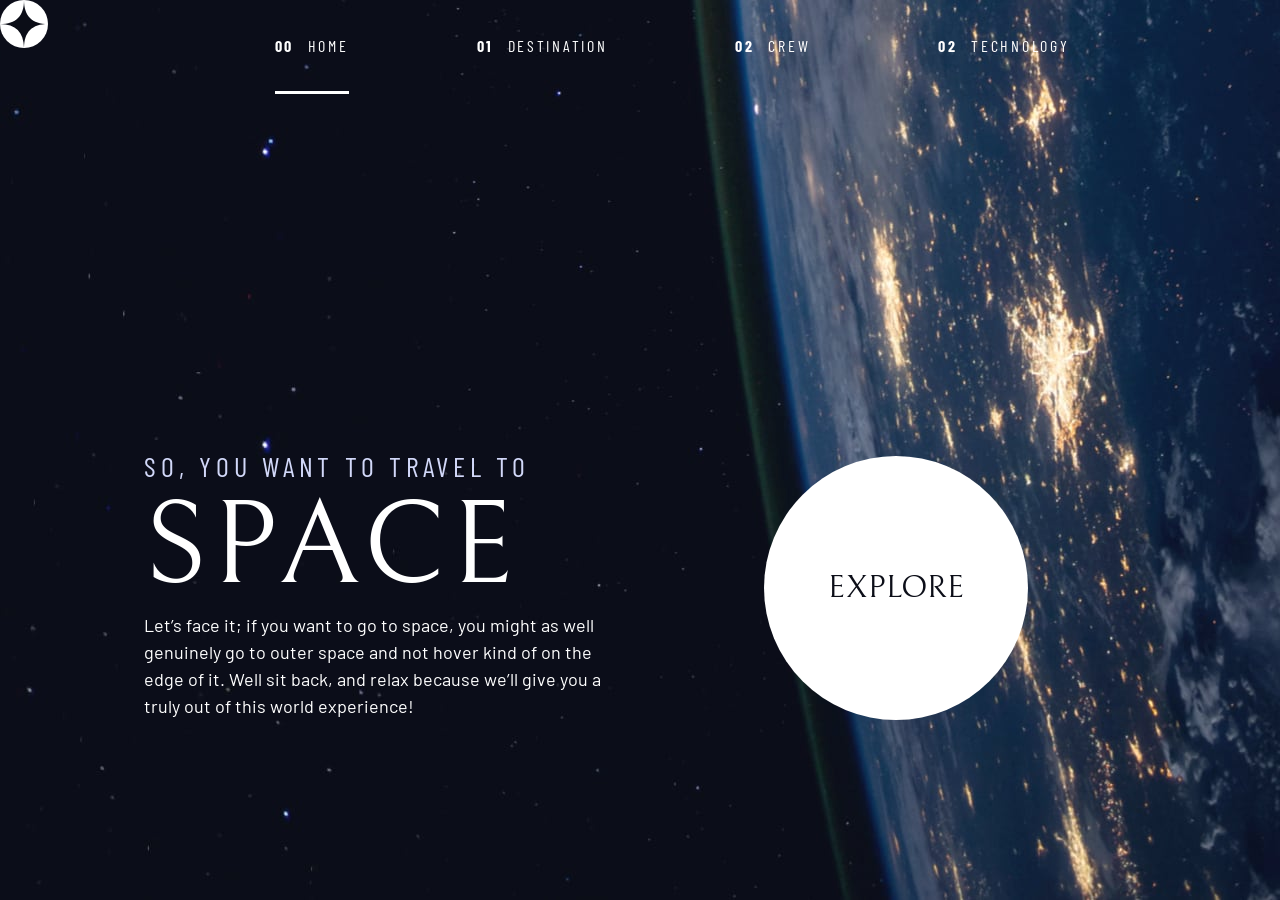
==== index.html @ 3cd2a74d "feat: add starter files & build home page" ====
<!DOCTYPE html>
<html lang="en">
<head>
  <meta charset="UTF-8">
  <meta name="viewport" content="width=device-width, initial-scale=1.0">

  <link rel="icon" type="image/png" sizes="32x32" href="./assets/favicon-32x32.png">

  <link rel="preconnect" href="https://fonts.googleapis.com">
  <link rel="preconnect" href="https://fonts.gstatic.com" crossorigin>
  <link href="https://fonts.googleapis.com/css2?family=Barlow+Condensed:wght@400;700&family=Bellefair&family=Barlow:wght@400;700&display=swap" rel="stylesheet">
  
  <link rel="stylesheet" href="styles.css">
  
  <title>Space Travel</title>
</head>

<body class="home">
  <header class="flex">
    <div>
      <img src="assets/shared/logo.svg" alt="Space travel logo">
    </div>

    <nav class="navbar container">
      <ul class="primary-navigation underline-indicators flex">
        <li class="active">
          <a class="text-white fs-300 ff-sans-cond letter-spacing-2 uppercase" href="#"><span>00</span> Home</a>
        </li>
        <li>
            <a class="text-white fs-300 ff-sans-cond letter-spacing-2 uppercase" href="#"><span>01</span> Destination</a>
        </li>
        <li>
            <a class="text-white fs-300 ff-sans-cond letter-spacing-2 uppercase" href="#"><span>02</span> Crew</a>
        </li>
        <li>
            <a class="text-white fs-300 ff-sans-cond letter-spacing-2 uppercase" href="#"><span>02</span> Technology</a>
        </li>
      </ul>
    </nav>
  </header>

  <div class="grid-container grid-container--home">
    <div>
      <h1 class="fs-500 ff-sans-cond uppercase text-accent letter-spacing-1">So, you want to travel to <span class="fs-900 ff-serif text-white d-block">Space</span></h1>
      <p>
        Let’s face it; if you want to go to space, you might as well genuinely go to 
        outer space and not hover kind of on the edge of it. Well sit back, and relax 
        because we’ll give you a truly out of this world experience!
      </p>
    </div>

    <div>
      <a
        class="large-button uppercase ff-serif fs-600 text-dark bg-white"
        href="#"
      >
        Explore
      </a>
    </div>
  </div>

</body>
</html>
---- styles.css ----
/* ------------------- */
/* Custom Properties   */
/* ------------------- */

:root {
    /* colors */
    --clr-dark: 230 35% 7%;
    --clr-light: 231 77% 90%;
    --clr-white: 0 0% 100%;

    /* font-sizes */
    --fs-900: clamp(5rem, 8vw + 1rem, 9.375rem);
    --fs-800: 3.5rem;
    --fs-700: 1.5rem;
    --fs-600: 1rem;
    --fs-500: 1.75rem;
    --fs-400: 0.9375rem;
    --fs-300: 1rem;
    --fs-200: 0.875rem;

    /* font-families */
    --ff-serif: "Bellefair", serif;
    --ff-sans-cond: "Barlow Condensed", sans-serif;
    --ff-sans-normal: "Barlow", sans-serif;
}

@media (min-width: 35em) {
    :root {
        --fs-800: 5rem;
        --fs-700: 2.5rem;
        --fs-600: 1.5rem;
        --fs-400: 1rem;
    }
}

@media (min-width: 45em) {
    :root {
        --fs-800: 6.25rem;
        --fs-700: 3.5rem;
        --fs-600: 2rem;
        --fs-400: 1.125rem;
    }
}

/* ------------------- */
/* Reset               */
/* ------------------- */

/* Box sizing rules */
*,
*::before,
*::after {
    box-sizing: border-box;
}

/* Remove default margin */
body,
h1,
h2,
h3,
h4,
h5,
h6,
p,
figure,
picture {
   margin: 0;
}

h1,
h2,
h3,
h4,
h5,
h6,
p {
    font-weight: 400;
}

/* Set core body defaults */
body {
    font-family: var(--ff-sans-normal);
    font-size: var(--fs-400);
    color: hsl( var(--clr-white) );
    background-color: hsl( var(--clr-dark) );
    min-height: 100vh;
    line-height: 1.5;

    display: grid;
    grid-template-rows: min-content 1fr;
}

/* Set shorter line heights on headings and interactive elements */
h1,
h2,
h3,
h4,
button,
input,
label {
    line-height: 1.1;
}

/* Make images easier to work with */
img,
picture {
    max-width: 100%;
    display: block;
}

/* Inherit fonts for inputs and buttons */
input,
button,
textarea,
select {
    font: inherit;
}

/* Make sure textareas without a rows attribute are not tiny */
textarea:not([rows]) {
    min-height: 10em;
}

/* Remove animations for people who've turned them off */
@media (prefers-reduced-motion: reduce) {
    *,
    *::before,
    *::after {
        animation-duration: 0.01ms !important;
        animation-iteration-count: 1 !important;
        transition-duration: 0.01ms !important;
        scroll-behavior: auto !important;
    }
}

/* ------------------- */
/* Utility Classes     */
/* ------------------- */

/* general */

.d-block {
    display: block;
}

.flex {
    display: flex;
    gap: var(--gap, 1rem);
}

.grid {
    display: grid;
    gap: var(--gap, 1rem);
}

.flow > *:where(:not(:first-child)) {
    margin-top: var(--flow-space, 1rem);
}

.container {
    padding-inline: 2em;
    margin-inline: auto;
    max-width: 80rem;
}

.grid-container {
    display: grid;
    place-items: center;
    padding-inline: 2rem;
    text-align: center;
}

.grid-container * {
    max-width: 50ch;
}

@media (min-width: 45em) {
    .grid-container {
        grid-template-columns: minmax(1rem, 1fr) repeat(2, minmax(0, 30rem)) minmax(1rem, 1fr);
        column-gap: var(--container-gap, 2rem);
        text-align: left;
    }

    .grid-container > :first-child {
        grid-column: 2;
    }

    .grid-container > :last-child {
        grid-column: 3;
    }

    .grid-container--home {
        padding-bottom: max(6rem, 20vh);
        align-items: end;
    }
}

.sr-only {
    position: absolute;
    width: 1px;
    height: 1px;
    padding: 0;
    margin: -1px;
    overflow: hidden;
    clip: rect(0, 0, 0, 0);
    white-space: nowrap;
    border: 0;
}

/* colors */

.bg-dark { background-color: hsl( var(--clr-dark) ); }
.bg-accent { background-color: hsl( var(--clr-light) ); }
.bg-white { background-color: hsl( var(--clr-white) ); }

.text-dark { color: hsl( var(--clr-dark) ); }
.text-accent { color: hsl( var(--clr-light) ); }
.text-white { color: hsl( var(--clr-white) ); }

/* typography */

.ff-serif { font-family: var(--ff-serif); }
.ff-sans-cond { font-family: var(--ff-sans-cond); }
.ff-sans-normal { font-family: var(--ff-sans-normal); }

.letter-spacing-1 { letter-spacing: 4.75px; }
.letter-spacing-2 { letter-spacing: 2.7px; }
.letter-spacing-3 { letter-spacing: 2.35px; }

.uppercase { text-transform: uppercase; }

.fs-900 { font-size: var(--fs-900); }
.fs-800 { font-size: var(--fs-800); }
.fs-700 { font-size: var(--fs-700); }
.fs-600 { font-size: var(--fs-600); }
.fs-500 { font-size: var(--fs-500); }
.fs-400 { font-size: var(--fs-400); }
.fs-300 { font-size: var(--fs-300); }
.fs-200 { font-size: var(--fs-200); }

.numbered-title {
    font-family: var(--ff-sans-cond);
    font-size: var(--fs-500);
    text-transform: uppercase;
    letter-spacing: 4.72px;
}

.numbered-title span {
    margin-right: .5em;
    font-weight: 700;
    color: hsl( var(--clr-white) / .25 );
}

/* ------------------- */
/* Components          */
/* ------------------- */

.primary-navigation {
    --gap: 8rem;
    --underline-gap: 2rem;
    list-style: none;
    justify-content: center;
    padding: 0;
    margin: 0;
}

.primary-navigation a {
    text-decoration: none;
}

.primary-navigation a > span {
    font-weight: 700;
    margin-right: .5em;
}

.underline-indicators > * {
    cursor: pointer;
    padding: var(--underline-gap, 1rem) 0;
    border: 0;
    border-bottom: .2rem solid hsl( var(--clr-white) / 0 );
}

.underline-indicators > *:hover,
.underline-indicators > *:focus {
    border-color: hsl( var(--clr-white) / .5 );
}

.underline-indicators > .active,
.underline-indicators > [aria-selected="true"] {
    color: hsl( var(--clr-white) / 1 );
    border-color: hsl( var(--clr-white) / 1 );
}

/* .navbar {
    border: 1px solid white;
} */

.large-button {
    display: inline-grid;
    position: relative;
    padding: 0 2em;
    aspect-ratio: 1;
    border-radius: 50%;
    place-items: center;
    text-decoration: none;
    z-index: 1;
    font-size: 2rem;
}

.large-button::after {
    content: '';
    position: absolute;
    width: 100%;
    height: 100%;
    border-radius: 50%;
    z-index: -1;
    background-color: hsl( var(--clr-white) / .1 );
    opacity: 0;
    transition: opacity 500ms linear, transform 750ms ease-in-out;
}

.large-button:hover::after,
.large-button:focus::after {
    opacity: 1;
    transform: scale(1.5);
}

.tab-list {
    --gap: 2rem;
}

.dot-indicators > button {
    padding: .5em;
    border-radius: 50%;
    border: none;
    background-color: hsl( var(--clr-white) / .25 );
    cursor: pointer;
}

.dot-indicators > button:hover,
.dot-indicators > button:focus {
    background-color: hsl( var(--clr-white) / .5 );
}

.dot-indicators > button[aria-selected="true"] {
    background-color: hsl( var(--clr-white) / 1 );
}

.number-indicators {
    flex-direction: column;
}

.number-indicators > button {
    display: grid;
    place-items: center;
    width: 3rem;
    aspect-ratio: 1;
    border-radius: 50%;
    border: 1px solid hsl( var(--clr-white) / .25 );
    cursor: pointer;
}

.number-indicators > button:hover,
.number-indicators > button:focus {
    border-color: hsl( var(--clr-white) / .5 );
}

.number-indicators > button[aria-selected="true"] {
    background-color: hsl( var(--clr-white) );
    color: hsl( var(--clr-dark) );
    font-weight: 600;
}

/* ---------------------------- */
/* Page Specific Backgrounds    */
/* ---------------------------- */

/* home */

body {
    background-size: cover;
    background-position: bottom center;
}

.home {
    background-image: url(assets/home/background-home-mobile.jpg);
}

@media (min-width: 35em) {
    .home {
        background-image: url(assets/home/background-home-tablet.jpg);
        background-position: center center;
    }
}

@media (min-width: 45em) {
    .home {
        background-image: url(assets/home/background-home-desktop.jpg);
    }
}
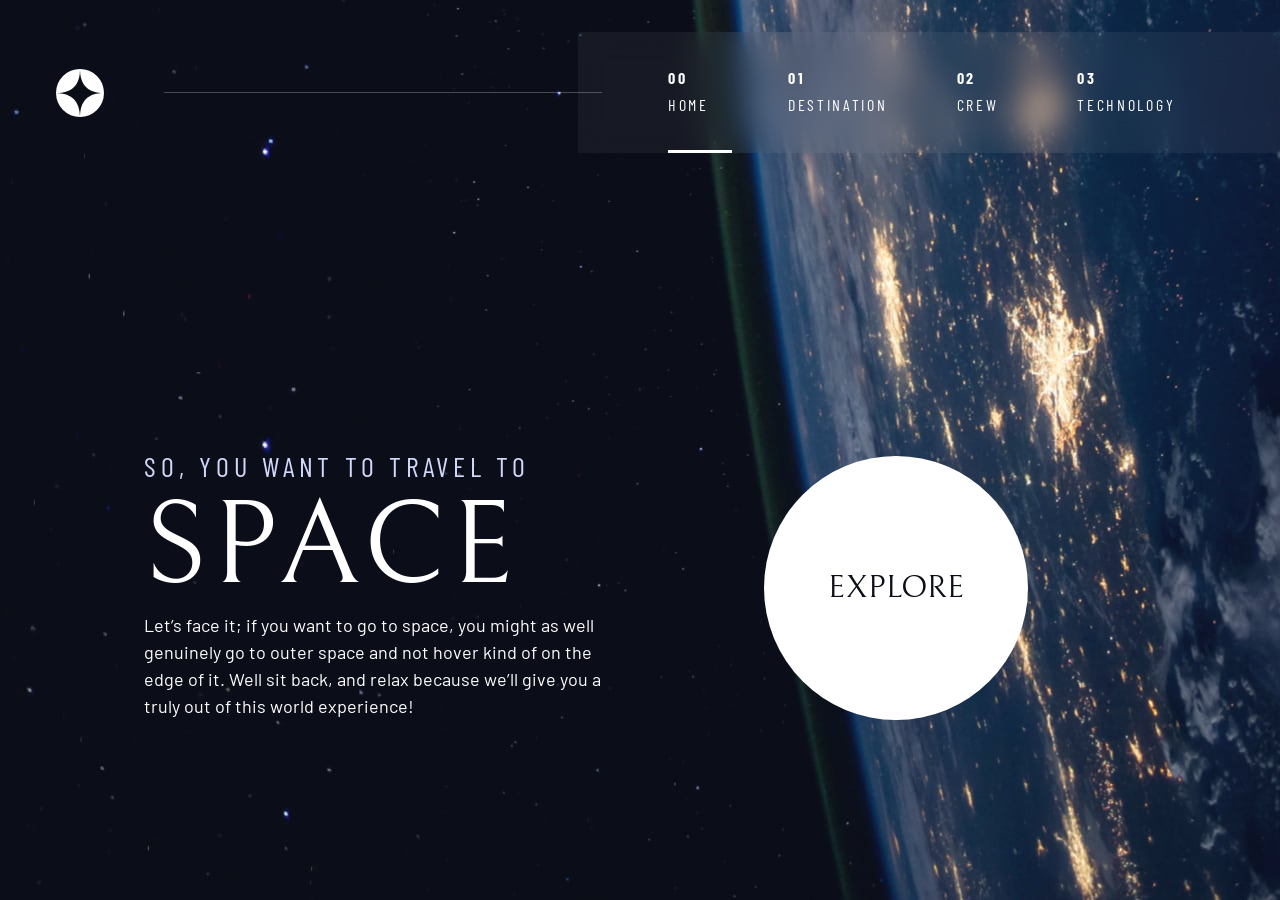
==== commit 6af06248: "feat: style navbar" ====
--- a/index.html
+++ b/index.html
@@ -13,33 +13,39 @@
   <link rel="stylesheet" href="styles.css">
   
   <title>Space Travel</title>
+
+  <script src="index.js" defer></script>
 </head>
 
 <body class="home">
-  <header class="flex">
+  <a class="skip-to-content" href="#main-content">Skip to content</a>
+
+  <header class="primary-header flex">
     <div>
-      <img src="assets/shared/logo.svg" alt="Space travel logo">
+      <img src="assets/shared/logo.svg" alt="Space travel logo" class="logo">
     </div>
 
-    <nav class="navbar container">
-      <ul class="primary-navigation underline-indicators flex">
+    <button class="mobile-nav-toggle" aria-controls="primary-navigation" aria-expanded="false"><span class="sr-only">Menu</span></button>
+
+    <nav>
+      <ul id="primary-navigation" data-visible="false" class="primary-navigation underline-indicators flex">
         <li class="active">
-          <a class="text-white fs-300 ff-sans-cond letter-spacing-2 uppercase" href="#"><span>00</span> Home</a>
+          <a class="text-white fs-300 ff-sans-cond letter-spacing-2 uppercase" href="#"><span aria-hidden="true">00</span> Home</a>
         </li>
         <li>
-            <a class="text-white fs-300 ff-sans-cond letter-spacing-2 uppercase" href="#"><span>01</span> Destination</a>
+            <a class="text-white fs-300 ff-sans-cond letter-spacing-2 uppercase" href="#"><span aria-hidden="true">01</span> Destination</a>
         </li>
         <li>
-            <a class="text-white fs-300 ff-sans-cond letter-spacing-2 uppercase" href="#"><span>02</span> Crew</a>
+            <a class="text-white fs-300 ff-sans-cond letter-spacing-2 uppercase" href="#"><span aria-hidden="true">02</span> Crew</a>
         </li>
         <li>
-            <a class="text-white fs-300 ff-sans-cond letter-spacing-2 uppercase" href="#"><span>02</span> Technology</a>
+            <a class="text-white fs-300 ff-sans-cond letter-spacing-2 uppercase" href="#"><span aria-hidden="true">03</span> Technology</a>
         </li>
       </ul>
     </nav>
   </header>
 
-  <div class="grid-container grid-container--home">
+  <main id="main-content" class="grid-container grid-container--home">
     <div>
       <h1 class="fs-500 ff-sans-cond uppercase text-accent letter-spacing-1">So, you want to travel to <span class="fs-900 ff-serif text-white d-block">Space</span></h1>
       <p>
@@ -57,7 +63,7 @@
         Explore
       </a>
     </div>
-  </div>
+  </main>
 
 </body>
 </html>
--- a/styles.css
+++ b/styles.css
@@ -88,6 +88,8 @@
 
     display: grid;
     grid-template-rows: min-content 1fr;
+
+    overflow-x: hidden;
 }
 
 /* Set shorter line heights on headings and interactive elements */
@@ -207,6 +209,21 @@
     border: 0;
 }
 
+.skip-to-content {
+    position: absolute;
+    z-index: 9999;
+    background: hsl( var(--clr-white) );
+    color: hsl( var(--clr-dark) );
+    padding: .5em 1em;
+    margin-inline: auto;
+    transform: translateY(-100%);
+    transition: transform 250ms ease-in-out;
+}
+
+.skip-to-content:focus {
+    transform: translateY(0);
+}
+
 /* colors */
 
 .bg-dark { background-color: hsl( var(--clr-dark) ); }
@@ -255,13 +272,29 @@
 /* Components          */
 /* ------------------- */
 
+.logo {
+    margin: 1.5rem clamp(1.5rem, 5vw, 3.5rem);
+}
+
+.primary-header {
+    align-items: center;
+    justify-content: space-between;
+}
+
 .primary-navigation {
-    --gap: 8rem;
+    --gap: clamp(1.5rem, 5vw, 3.5rem);
     --underline-gap: 2rem;
     list-style: none;
-    justify-content: center;
     padding: 0;
     margin: 0;
+    background: hsl( var(--clr-dark) / 0.95 );
+}
+
+@supports(backdrop-filter: blur(1rem)) {
+    .primary-navigation {
+        background: hsl( var(--clr-white) / 0.05 );
+        backdrop-filter: blur(1rem);
+    }
 }
 
 .primary-navigation a {
@@ -271,6 +304,91 @@
 .primary-navigation a > span {
     font-weight: 700;
     margin-right: .5em;
+}
+
+.mobile-nav-toggle {
+    display: none;
+}
+
+@media (max-width: 35em) {
+    .primary-navigation {
+        --underline-gap: .5rem;
+        position: fixed;
+        z-index: 1000;
+        inset: 0 0 0 30%;
+        list-style: none;
+        padding: min(20rem, 15vh) 2rem;
+        margin: 0;
+        flex-direction: column;
+        transform: translateX(100%);
+        transition: transform 500ms ease-in-out;
+    }
+
+    .primary-navigation[data-visible="true"] {
+        transform: translateX(0);
+    }
+
+    .primary-navigation.underline-indicators > .active {
+        border: 0;
+    }
+
+    .mobile-nav-toggle {
+        display: block;
+        position: absolute;
+        z-index: 2000;
+        top: 2rem;
+        right: 1rem;
+        background: transparent;
+        border: 0;
+        background-image: url(assets/shared/icon-hamburger.svg);
+        background-repeat: no-repeat;
+        background-position: center;
+        width: 1.5rem;
+        aspect-ratio: 1;
+    }
+
+    .mobile-nav-toggle[aria-expanded="true"] {
+        background-image: url(assets/shared/icon-close.svg);
+    }
+
+    .mobile-nav-toggle:focus-visible {
+        outline: 3px solid white;
+        outline-offset: 5px;
+    }
+}
+
+@media (min-width: 35em) {
+    .primary-navigation {
+        padding-inline: clamp(3rem, 7vw, 7rem);
+    }
+}
+
+@media (min-width: 35em) and (max-width: 44.999em) {
+    .primary-navigation a > span {
+        display: none;
+    }
+}
+
+@media (min-width: 45em) {
+    .primary-header::after {
+        content: '';
+        display: block;
+        position: relative;
+        z-index: 1000;
+        height: 1px;
+        width: 37%;
+        margin-right: -2.5rem;
+        background: hsl( var(--clr-white) / .25);
+        order: 1;
+    }
+
+    nav {
+        order: 2;
+    }
+
+    .primary-navigation {
+        margin-block: 2rem;
+    }
 }
 
 .underline-indicators > * {
@@ -290,10 +408,6 @@
     color: hsl( var(--clr-white) / 1 );
     border-color: hsl( var(--clr-white) / 1 );
 }
-
-/* .navbar {
-    border: 1px solid white;
-} */
 
 .large-button {
     display: inline-grid;
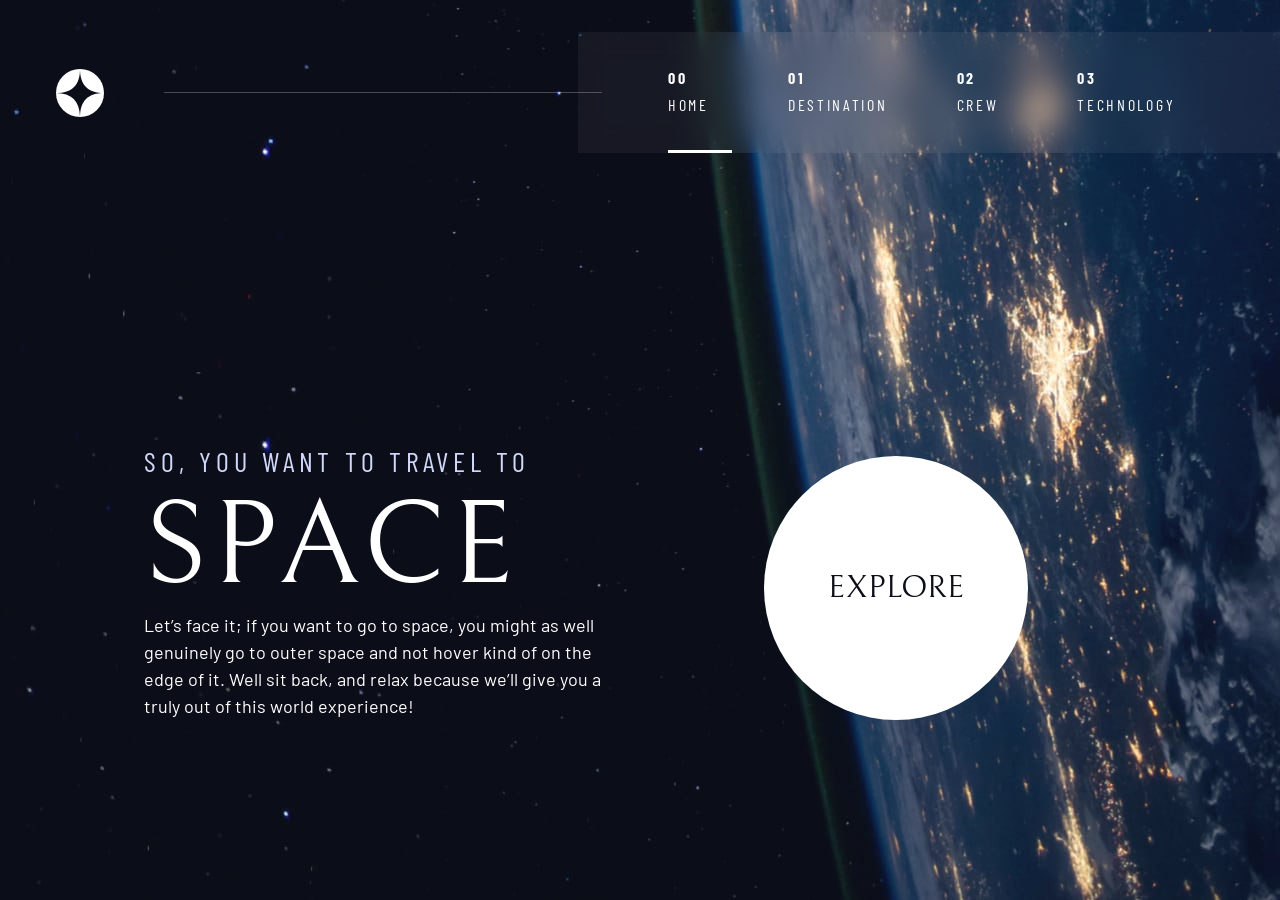
==== commit 1edcb910: "feat: make the destination tab panels and images dynamic" ====
--- a/index.html
+++ b/index.html
@@ -14,7 +14,8 @@
   
   <title>Space Travel</title>
 
-  <script src="index.js" defer></script>
+  <script src="scripts/navigation.js" defer></script>
+  <script src="scripts/tab.js" defer></script>
 </head>
 
 <body class="home">
@@ -30,16 +31,16 @@
     <nav>
       <ul id="primary-navigation" data-visible="false" class="primary-navigation underline-indicators flex">
         <li class="active">
-          <a class="text-white fs-300 ff-sans-cond letter-spacing-2 uppercase" href="#"><span aria-hidden="true">00</span> Home</a>
+          <a class="text-white fs-300 ff-sans-cond letter-spacing-2 uppercase" href="index.html"><span aria-hidden="true">00</span> Home</a>
         </li>
         <li>
-            <a class="text-white fs-300 ff-sans-cond letter-spacing-2 uppercase" href="#"><span aria-hidden="true">01</span> Destination</a>
+            <a class="text-white fs-300 ff-sans-cond letter-spacing-2 uppercase" href="destination.html"><span aria-hidden="true">01</span> Destination</a>
         </li>
         <li>
-            <a class="text-white fs-300 ff-sans-cond letter-spacing-2 uppercase" href="#"><span aria-hidden="true">02</span> Crew</a>
+            <a class="text-white fs-300 ff-sans-cond letter-spacing-2 uppercase" href="crew.html"><span aria-hidden="true">02</span> Crew</a>
         </li>
         <li>
-            <a class="text-white fs-300 ff-sans-cond letter-spacing-2 uppercase" href="#"><span aria-hidden="true">03</span> Technology</a>
+            <a class="text-white fs-300 ff-sans-cond letter-spacing-2 uppercase" href="technology.html"><span aria-hidden="true">03</span> Technology</a>
         </li>
       </ul>
     </nav>
--- a/styles.css
+++ b/styles.css
@@ -13,7 +13,7 @@
     --fs-800: 3.5rem;
     --fs-700: 1.5rem;
     --fs-600: 1rem;
-    --fs-500: 1.75rem;
+    --fs-500: 1rem;
     --fs-400: 0.9375rem;
     --fs-300: 1rem;
     --fs-200: 0.875rem;
@@ -29,6 +29,7 @@
         --fs-800: 5rem;
         --fs-700: 2.5rem;
         --fs-600: 1.5rem;
+        --fs-500: 1.25rem;
         --fs-400: 1rem;
     }
 }
@@ -38,6 +39,7 @@
         --fs-800: 6.25rem;
         --fs-700: 3.5rem;
         --fs-600: 2rem;
+        --fs-500: 1.75rem;
         --fs-400: 1.125rem;
     }
 }
@@ -92,20 +94,8 @@
     overflow-x: hidden;
 }
 
-/* Set shorter line heights on headings and interactive elements */
-h1,
-h2,
-h3,
-h4,
-button,
-input,
-label {
-    line-height: 1.1;
-}
-
 /* Make images easier to work with */
-img,
-picture {
+img {
     max-width: 100%;
     display: block;
 }
@@ -116,11 +106,6 @@
 textarea,
 select {
     font: inherit;
-}
-
-/* Make sure textareas without a rows attribute are not tiny */
-textarea:not([rows]) {
-    min-height: 10em;
 }
 
 /* Remove animations for people who've turned them off */
@@ -140,11 +125,6 @@
 /* ------------------- */
 
 /* general */
-
-.d-block {
-    display: block;
-}
-
 .flex {
     display: flex;
     gap: var(--gap, 1rem);
@@ -155,46 +135,22 @@
     gap: var(--gap, 1rem);
 }
 
+.d-block {
+    display: block;
+}
+
 .flow > *:where(:not(:first-child)) {
     margin-top: var(--flow-space, 1rem);
+}
+
+.flow--space-small {
+    --flow-space: .75rem;
 }
 
 .container {
     padding-inline: 2em;
     margin-inline: auto;
     max-width: 80rem;
-}
-
-.grid-container {
-    display: grid;
-    place-items: center;
-    padding-inline: 2rem;
-    text-align: center;
-}
-
-.grid-container * {
-    max-width: 50ch;
-}
-
-@media (min-width: 45em) {
-    .grid-container {
-        grid-template-columns: minmax(1rem, 1fr) repeat(2, minmax(0, 30rem)) minmax(1rem, 1fr);
-        column-gap: var(--container-gap, 2rem);
-        text-align: left;
-    }
-
-    .grid-container > :first-child {
-        grid-column: 2;
-    }
-
-    .grid-container > :last-child {
-        grid-column: 3;
-    }
-
-    .grid-container--home {
-        padding-bottom: max(6rem, 20vh);
-        align-items: end;
-    }
 }
 
 .sr-only {
@@ -255,6 +211,13 @@
 .fs-300 { font-size: var(--fs-300); }
 .fs-200 { font-size: var(--fs-200); }
 
+.fs-900,
+.fs-800,
+.fs-700,
+.fs-600 {
+    line-height: 1.1;
+}
+
 .numbered-title {
     font-family: var(--ff-sans-cond);
     font-size: var(--fs-500);
@@ -271,6 +234,38 @@
 /* ------------------- */
 /* Components          */
 /* ------------------- */
+
+.large-button {
+    display: inline-grid;
+    position: relative;
+    padding: 0 2em;
+    aspect-ratio: 1;
+    border-radius: 50%;
+    place-items: center;
+    text-decoration: none;
+    z-index: 1;
+    font-size: 2rem;
+}
+
+.large-button::after {
+    content: '';
+    position: absolute;
+    width: 100%;
+    height: 100%;
+    border-radius: 50%;
+    z-index: -1;
+    background: hsl( var(--clr-white) / .1 );
+    opacity: 0;
+    transition: opacity 500ms linear, transform 750ms ease-in-out;
+}
+
+.large-button:hover::after,
+.large-button:focus::after {
+    opacity: 1;
+    transform: scale(1.5);
+}
+
+/* primary header */
 
 .logo {
     margin: 1.5rem clamp(1.5rem, 5vw, 3.5rem);
@@ -396,6 +391,7 @@
     padding: var(--underline-gap, 1rem) 0;
     border: 0;
     border-bottom: .2rem solid hsl( var(--clr-white) / 0 );
+    background: transparent;
 }
 
 .underline-indicators > *:hover,
@@ -409,44 +405,14 @@
     border-color: hsl( var(--clr-white) / 1 );
 }
 
-.large-button {
-    display: inline-grid;
-    position: relative;
-    padding: 0 2em;
-    aspect-ratio: 1;
-    border-radius: 50%;
-    place-items: center;
-    text-decoration: none;
-    z-index: 1;
-    font-size: 2rem;
-}
-
-.large-button::after {
-    content: '';
-    position: absolute;
-    width: 100%;
-    height: 100%;
-    border-radius: 50%;
-    z-index: -1;
-    background-color: hsl( var(--clr-white) / .1 );
-    opacity: 0;
-    transition: opacity 500ms linear, transform 750ms ease-in-out;
-}
-
-.large-button:hover::after,
-.large-button:focus::after {
-    opacity: 1;
-    transform: scale(1.5);
-}
-
 .tab-list {
     --gap: 2rem;
 }
 
-.dot-indicators > button {
+.dot-indicators > * {
     padding: .5em;
     border-radius: 50%;
-    border: none;
+    border: 0;
     background-color: hsl( var(--clr-white) / .25 );
     cursor: pointer;
 }
@@ -456,48 +422,32 @@
     background-color: hsl( var(--clr-white) / .5 );
 }
 
-.dot-indicators > button[aria-selected="true"] {
+.dot-indicators > [aria-selected="true"] {
     background-color: hsl( var(--clr-white) / 1 );
-}
-
-.number-indicators {
-    flex-direction: column;
-}
-
-.number-indicators > button {
-    display: grid;
-    place-items: center;
-    width: 3rem;
-    aspect-ratio: 1;
-    border-radius: 50%;
-    border: 1px solid hsl( var(--clr-white) / .25 );
-    cursor: pointer;
-}
-
-.number-indicators > button:hover,
-.number-indicators > button:focus {
-    border-color: hsl( var(--clr-white) / .5 );
-}
-
-.number-indicators > button[aria-selected="true"] {
-    background-color: hsl( var(--clr-white) );
-    color: hsl( var(--clr-dark) );
-    font-weight: 600;
 }
 
 /* ---------------------------- */
 /* Page Specific Backgrounds    */
 /* ---------------------------- */
 
-/* home */
-
 body {
     background-size: cover;
     background-position: bottom center;
 }
 
+/* home */
 .home {
     background-image: url(assets/home/background-home-mobile.jpg);
+}
+
+/* destination */
+.destination {
+    background-image: url(assets/destination/background-destination-mobile.jpg);
+}
+
+/* crew */
+.crew {
+    background-image: url(assets/crew/background-crew-mobile.jpg);
 }
 
 @media (min-width: 35em) {
@@ -505,10 +455,189 @@
         background-image: url(assets/home/background-home-tablet.jpg);
         background-position: center center;
     }
+
+    .destination {
+        background-image: url(assets/destination/background-destination-tablet.jpg);
+        background-position: center center;
+    }
+
+    .crew {
+        background-image: url(assets/crew/background-crew-tablet.jpg);
+        background-position: center center;
+    }
 }
 
 @media (min-width: 45em) {
     .home {
         background-image: url(assets/home/background-home-desktop.jpg);
     }
+
+    .destination {
+        background-image: url(assets/destination/background-destination-desktop.jpg);
+    }
+
+    .crew {
+        background-image: url(assets/crew/background-crew-desktop.jpg);
+    }
+}
+
+/* ---------------------------- */
+/* Layout                       */
+/* ---------------------------- */
+
+.grid-container {
+    text-align: center;
+    display: grid;
+    place-items: center;
+    padding-inline: 1rem;
+    padding-bottom: 4rem;
+}
+
+.grid-container p:not([class]) {
+    max-width: 50ch;
+}
+
+.numbered-title {
+    grid-area: title;
+}
+
+/* destination layout */
+
+.grid-container--destination {
+    --flow-space: 2rem;
+    grid-template-areas: 
+        "title"
+        "image"
+        "tabs"
+        "content";
+}
+
+.grid-container--destination > picture {
+    grid-area: image;
+    max-width: 60%;
+    align-self: start;
+}
+
+.grid-container--destination > .tab-list {
+    grid-area: tabs;
+}
+
+.grid-container--destination > .destination-info {
+    grid-area: content;
+}
+
+.destination-meta {
+    flex-direction: column;
+    border-top: 1px solid hsl( var(--clr-white) / .1 );
+    padding-top: 2.5rem;
+    margin-top: 2.5rem;
+}
+
+.destination-meta p {
+    font-size: 1.75rem;
+}
+
+/* crew layout */
+
+.grid-container--crew {
+    --flow-space: 2rem;
+    grid-template-areas:
+        "title"
+        "image"
+        "tabs"
+        "content";
+}
+
+.grid-container--crew > picture {
+    grid-area: image;
+    max-width: 60%;
+    border-bottom: 1px solid hsl( var(--clr-white) / .1 );
+}
+
+.grid-container--crew > .dot-indicators {
+    grid-area: tabs;
+}
+
+.grid-container--crew > .crew-info {
+    grid-area: content;
+}
+
+.crew-info h2 {
+    color: hsl( var(--clr-white) / .5 );
+}
+
+@media (min-width: 35em) {
+    .numbered-title {
+        justify-self: start;
+        margin-top: 2rem;
+    }
+
+    .destination-meta {
+        flex-direction: row;
+        justify-content: space-evenly;
+    }
+
+    .grid-container--crew {
+        padding-bottom: 0;
+        grid-template-areas: 
+            "title"
+            "content"
+            "tabs"
+            "image";
+    }
+}
+
+@media (min-width: 45em) {
+    .grid-container {
+        grid-template-columns: minmax(1rem, 1fr) repeat(2, minmax(0, 30rem)) minmax(1rem, 1fr);
+        column-gap: var(--container-gap, 2rem);
+        text-align: left;
+    }
+
+    .grid-container--home {
+        padding-bottom: max(6rem, 20vh);
+        align-items: end;
+    }
+
+    .grid-container--home > :first-child {
+        grid-column: 2;
+    }
+
+    .grid-container--home > :last-child {
+        grid-column: 3;
+    }
+
+    .grid-container--destination {
+        justify-items: start;
+        align-content: start;
+        grid-template-areas:
+            ". title title ."
+            ". image tabs ."
+            ". image content .";
+    }
+
+    .grid-container--destination > picture {
+        max-width: 90%;
+    }
+
+    .destination-meta {
+        --gap: min(6vw, 6rem);
+        justify-content: start;
+    }
+
+    .grid-container--crew {
+        justify-items: start;
+        align-content: start;
+        grid-template-columns: minmax(1rem, 1fr) minmax(0, 37rem) minmax(0, 23rem) minmax(1rem, 1fr);
+        grid-template-areas:
+            ". title title ."
+            ". content image ."
+            ". tabs image .";
+    }
+
+    .grid-container--crew > picture {
+        grid-column: span 2;
+        align-self: end;
+        max-width: 90%;
+    }
 }
